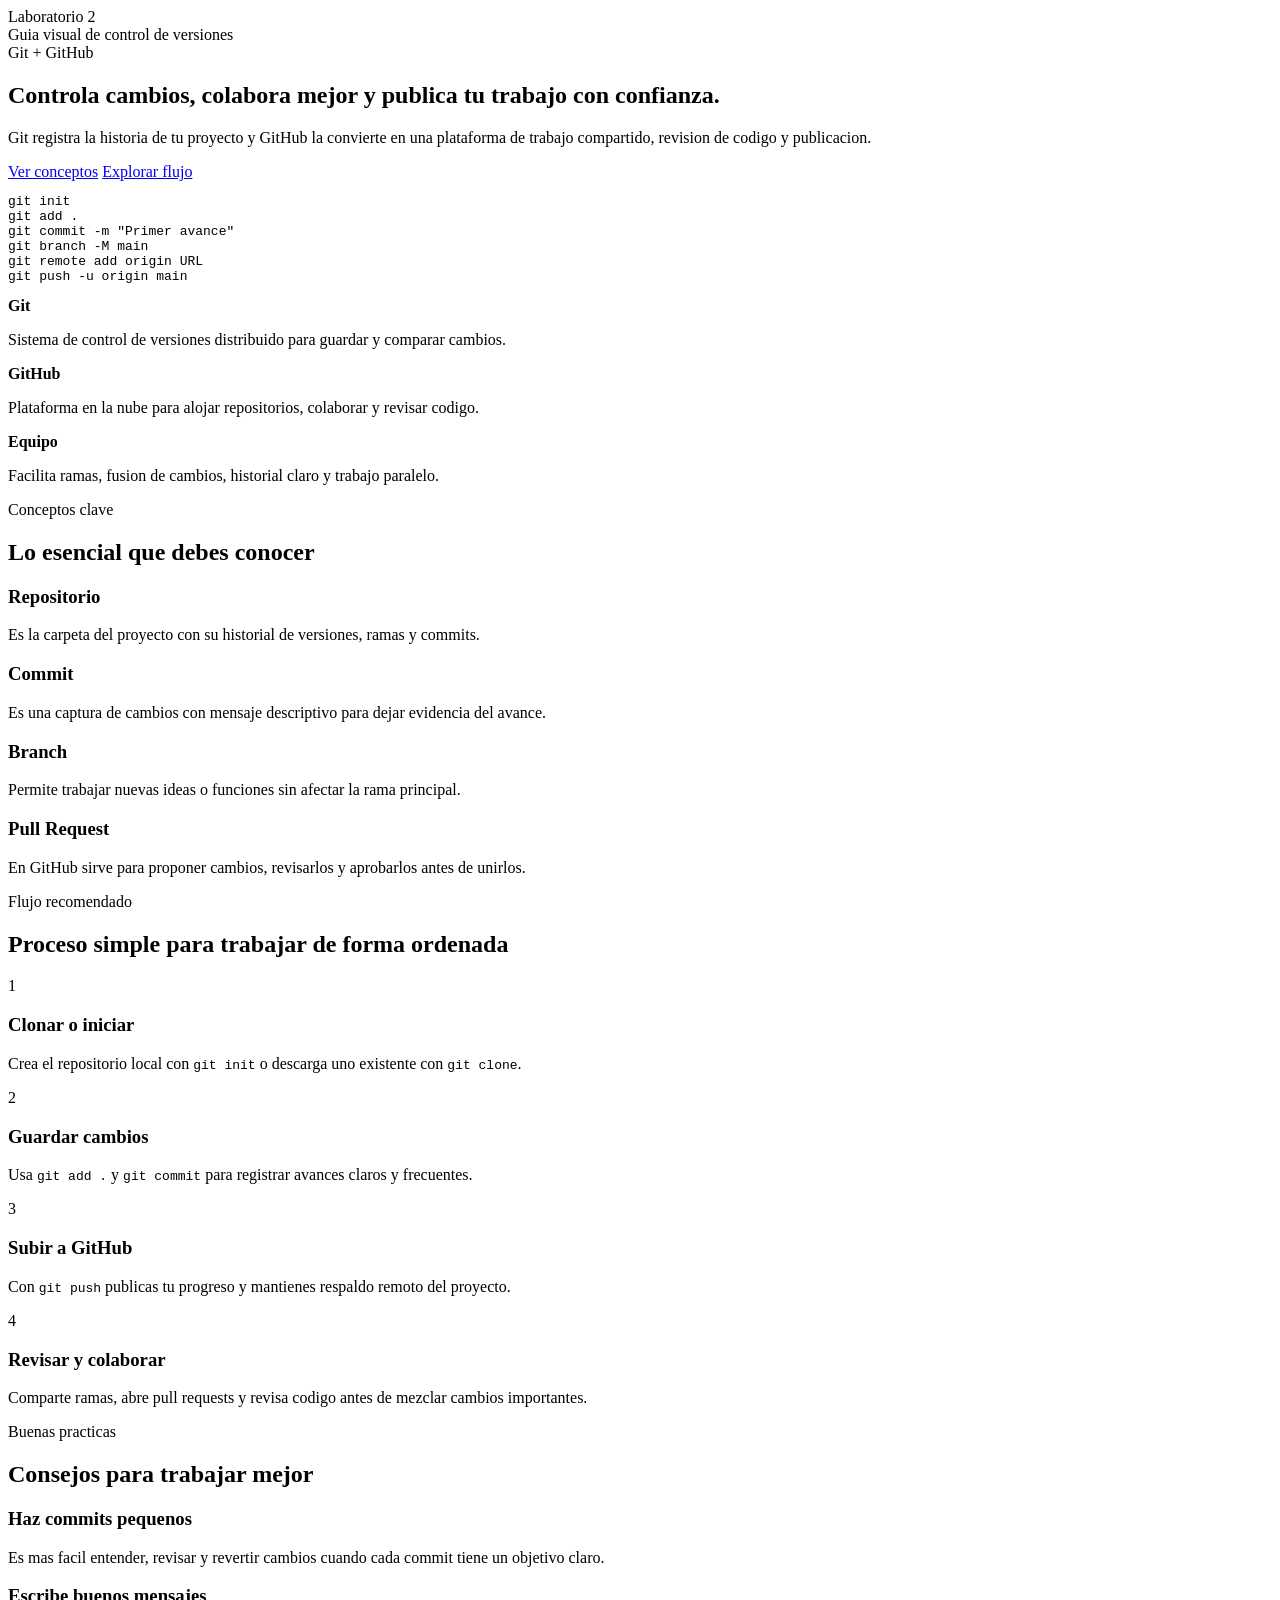
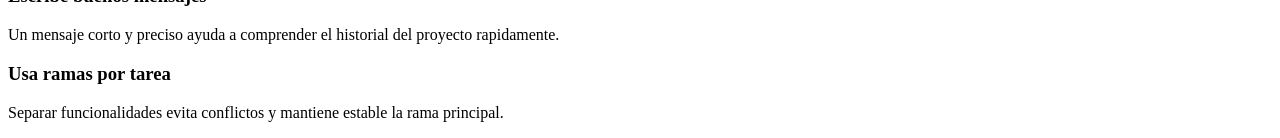
==== api/src/main/resources/templates/index.html @ 7ed73e62 "Estructura inicial del proyecto" ====
<!DOCTYPE html>
<html lang="es">
<head>
    <meta charset="UTF-8">
    <meta name="viewport" content="width=device-width, initial-scale=1.0">
    <title>Git y GitHub</title>
    <link rel="stylesheet" href="/css/style.css">
</head>
<body>
    <div class="page-shell">
        <header class="hero">
            <nav class="topbar">
                <div class="brand">Laboratorio 2</div>
                <div class="nav-pill">Guia visual de control de versiones</div>
            </nav>

            <section class="hero-grid">
                <div class="hero-copy">
                    <span class="eyebrow">Git + GitHub</span>
                    <h1>Controla cambios, colabora mejor y publica tu trabajo con confianza.</h1>
                    <p class="lead">
                        Git registra la historia de tu proyecto y GitHub la convierte en una
                        plataforma de trabajo compartido, revision de codigo y publicacion.
                    </p>

                    <div class="hero-actions">
                        <a class="button button-primary" href="#conceptos">Ver conceptos</a>
                        <a class="button button-secondary" href="#flujo">Explorar flujo</a>
                    </div>
                </div>

                <aside class="hero-card">
                    <div class="terminal-bar">
                        <span></span>
                        <span></span>
                        <span></span>
                    </div>
                    <pre><code>git init
git add .
git commit -m "Primer avance"
git branch -M main
git remote add origin URL
git push -u origin main</code></pre>
                </aside>
            </section>
        </header>

        <main class="content">
            <section class="info-strip">
                <article>
                    <strong>Git</strong>
                    <p>Sistema de control de versiones distribuido para guardar y comparar cambios.</p>
                </article>
                <article>
                    <strong>GitHub</strong>
                    <p>Plataforma en la nube para alojar repositorios, colaborar y revisar codigo.</p>
                </article>
                <article>
                    <strong>Equipo</strong>
                    <p>Facilita ramas, fusion de cambios, historial claro y trabajo paralelo.</p>
                </article>
            </section>

            <section class="section" id="conceptos">
                <div class="section-heading">
                    <span class="section-tag">Conceptos clave</span>
                    <h2>Lo esencial que debes conocer</h2>
                </div>

                <div class="card-grid">
                    <article class="card">
                        <h3>Repositorio</h3>
                        <p>Es la carpeta del proyecto con su historial de versiones, ramas y commits.</p>
                    </article>
                    <article class="card">
                        <h3>Commit</h3>
                        <p>Es una captura de cambios con mensaje descriptivo para dejar evidencia del avance.</p>
                    </article>
                    <article class="card">
                        <h3>Branch</h3>
                        <p>Permite trabajar nuevas ideas o funciones sin afectar la rama principal.</p>
                    </article>
                    <article class="card">
                        <h3>Pull Request</h3>
                        <p>En GitHub sirve para proponer cambios, revisarlos y aprobarlos antes de unirlos.</p>
                    </article>
                </div>
            </section>

            <section class="section" id="flujo">
                <div class="section-heading">
                    <span class="section-tag">Flujo recomendado</span>
                    <h2>Proceso simple para trabajar de forma ordenada</h2>
                </div>

                <div class="timeline">
                    <article class="timeline-item">
                        <span class="step">1</span>
                        <div>
                            <h3>Clonar o iniciar</h3>
                            <p>Crea el repositorio local con <code>git init</code> o descarga uno existente con <code>git clone</code>.</p>
                        </div>
                    </article>
                    <article class="timeline-item">
                        <span class="step">2</span>
                        <div>
                            <h3>Guardar cambios</h3>
                            <p>Usa <code>git add .</code> y <code>git commit</code> para registrar avances claros y frecuentes.</p>
                        </div>
                    </article>
                    <article class="timeline-item">
                        <span class="step">3</span>
                        <div>
                            <h3>Subir a GitHub</h3>
                            <p>Con <code>git push</code> publicas tu progreso y mantienes respaldo remoto del proyecto.</p>
                        </div>
                    </article>
                    <article class="timeline-item">
                        <span class="step">4</span>
                        <div>
                            <h3>Revisar y colaborar</h3>
                            <p>Comparte ramas, abre pull requests y revisa codigo antes de mezclar cambios importantes.</p>
                        </div>
                    </article>
                </div>
            </section>

            <section class="section tips">
                <div class="section-heading">
                    <span class="section-tag">Buenas practicas</span>
                    <h2>Consejos para trabajar mejor</h2>
                </div>

                <div class="tips-grid">
                    <article class="tip-card">
                        <h3>Haz commits pequenos</h3>
                        <p>Es mas facil entender, revisar y revertir cambios cuando cada commit tiene un objetivo claro.</p>
                    </article>
                    <article class="tip-card">
                        <h3>Escribe buenos mensajes</h3>
                        <p>Un mensaje corto y preciso ayuda a comprender el historial del proyecto rapidamente.</p>
                    </article>
                    <article class="tip-card">
                        <h3>Usa ramas por tarea</h3>
                        <p>Separar funcionalidades evita conflictos y mantiene estable la rama principal.</p>
                    </article>
                </div>
            </section>
        </main>
    </div>
</body>
</html>
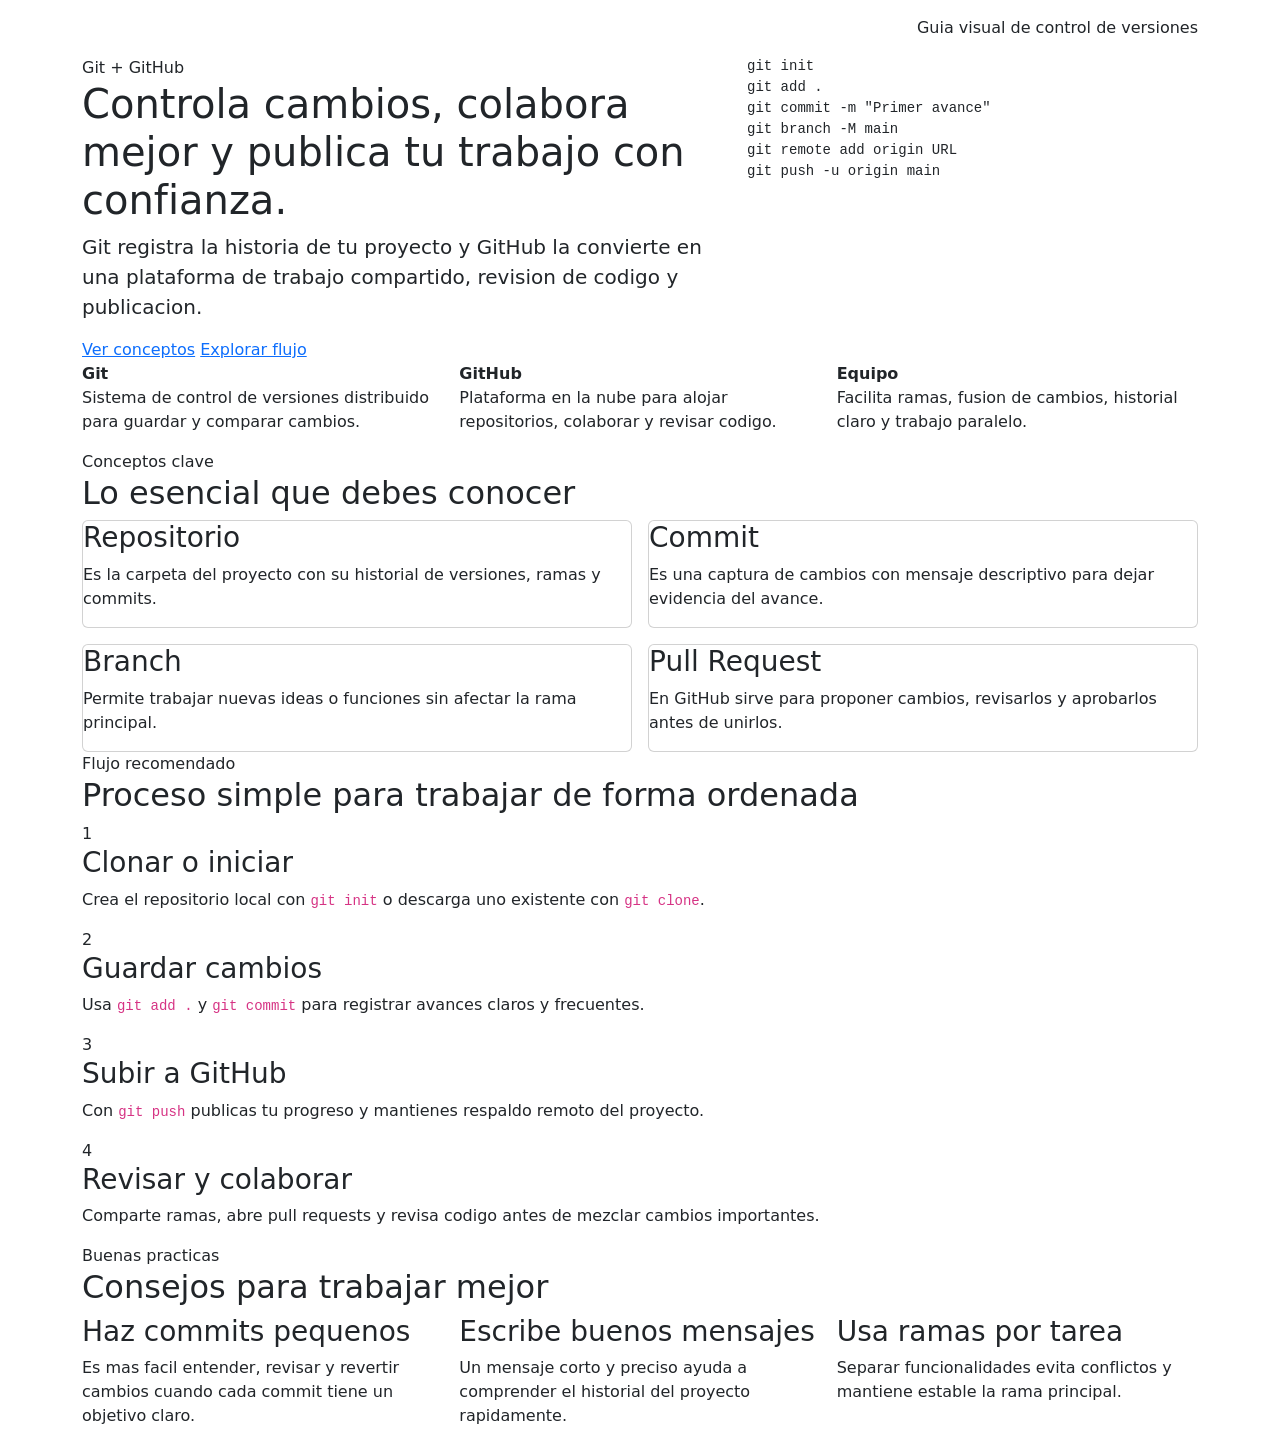
==== commit 4a069f63: "Agrega contenido en index" ====
--- a/api/src/main/resources/templates/index.html
+++ b/api/src/main/resources/templates/index.html
@@ -4,61 +4,95 @@
     <meta charset="UTF-8">
     <meta name="viewport" content="width=device-width, initial-scale=1.0">
     <title>Git y GitHub</title>
+    <link href="https://cdn.jsdelivr.net/npm/bootstrap@5.3.8/dist/css/bootstrap.min.css" rel="stylesheet"
+        integrity="sha384-sRIl4kxILFvY47J16cr9ZwB07vP4J8+LH7qKQnuqkuIAvNWLzeN8tE5YBujZqJLB" crossorigin="anonymous">
     <link rel="stylesheet" href="/css/style.css">
 </head>
 <body>
-    <div class="page-shell">
+    <div class="page-shell container-xl">
         <header class="hero">
-            <nav class="topbar">
-                <div class="brand">Laboratorio 2</div>
-                <div class="nav-pill">Guia visual de control de versiones</div>
+            <nav class="navbar navbar-expand-lg topbar navbar-dark">
+                <div class="container-fluid px-0">
+                    <a class="navbar-brand brand" href="#">Laboratorio 2</a>
+                    <button class="navbar-toggler custom-toggler" type="button" data-bs-toggle="collapse"
+                        data-bs-target="#mainNav" aria-controls="mainNav" aria-expanded="false"
+                        aria-label="Mostrar navegacion">
+                        <span class="navbar-toggler-icon"></span>
+                    </button>
+                    <div class="collapse navbar-collapse" id="mainNav">
+                        <ul class="navbar-nav ms-auto align-items-lg-center gap-lg-2">
+                            <li class="nav-item">
+                                <a class="nav-link" href="#conceptos">Conceptos</a>
+                            </li>
+                            <li class="nav-item">
+                                <a class="nav-link" href="#flujo">Flujo</a>
+                            </li>
+                            <li class="nav-item">
+                                <a class="nav-link" href="#practicas">Buenas practicas</a>
+                            </li>
+                            <li class="nav-item">
+                                <span class="nav-pill">Guia visual de control de versiones</span>
+                            </li>
+                        </ul>
+                    </div>
+                </div>
             </nav>
 
-            <section class="hero-grid">
-                <div class="hero-copy">
-                    <span class="eyebrow">Git + GitHub</span>
-                    <h1>Controla cambios, colabora mejor y publica tu trabajo con confianza.</h1>
-                    <p class="lead">
-                        Git registra la historia de tu proyecto y GitHub la convierte en una
-                        plataforma de trabajo compartido, revision de codigo y publicacion.
-                    </p>
-
-                    <div class="hero-actions">
-                        <a class="button button-primary" href="#conceptos">Ver conceptos</a>
-                        <a class="button button-secondary" href="#flujo">Explorar flujo</a>
-                    </div>
-                </div>
-
-                <aside class="hero-card">
-                    <div class="terminal-bar">
-                        <span></span>
-                        <span></span>
-                        <span></span>
-                    </div>
-                    <pre><code>git init
+            <section class="row g-4 hero-grid">
+                <div class="col-lg-7">
+                    <div class="hero-copy h-100">
+                        <span class="eyebrow">Git + GitHub</span>
+                        <h1>Controla cambios, colabora mejor y publica tu trabajo con confianza.</h1>
+                        <p class="lead">
+                            Git registra la historia de tu proyecto y GitHub la convierte en una
+                            plataforma de trabajo compartido, revision de codigo y publicacion.
+                        </p>
+
+                        <div class="hero-actions">
+                            <a class="button button-primary" href="#conceptos">Ver conceptos</a>
+                            <a class="button button-secondary" href="#flujo">Explorar flujo</a>
+                        </div>
+                    </div>
+                </div>
+
+                <aside class="col-lg-5">
+                    <div class="hero-card h-100">
+                        <div class="terminal-bar">
+                            <span></span>
+                            <span></span>
+                            <span></span>
+                        </div>
+                        <pre><code>git init
 git add .
 git commit -m "Primer avance"
 git branch -M main
 git remote add origin URL
 git push -u origin main</code></pre>
+                    </div>
                 </aside>
             </section>
         </header>
 
         <main class="content">
-            <section class="info-strip">
-                <article>
-                    <strong>Git</strong>
-                    <p>Sistema de control de versiones distribuido para guardar y comparar cambios.</p>
-                </article>
-                <article>
-                    <strong>GitHub</strong>
-                    <p>Plataforma en la nube para alojar repositorios, colaborar y revisar codigo.</p>
-                </article>
-                <article>
-                    <strong>Equipo</strong>
-                    <p>Facilita ramas, fusion de cambios, historial claro y trabajo paralelo.</p>
-                </article>
+            <section class="row g-3 info-strip">
+                <div class="col-md-4">
+                    <article>
+                        <strong>Git</strong>
+                        <p>Sistema de control de versiones distribuido para guardar y comparar cambios.</p>
+                    </article>
+                </div>
+                <div class="col-md-4">
+                    <article>
+                        <strong>GitHub</strong>
+                        <p>Plataforma en la nube para alojar repositorios, colaborar y revisar codigo.</p>
+                    </article>
+                </div>
+                <div class="col-md-4">
+                    <article>
+                        <strong>Equipo</strong>
+                        <p>Facilita ramas, fusion de cambios, historial claro y trabajo paralelo.</p>
+                    </article>
+                </div>
             </section>
 
             <section class="section" id="conceptos">
@@ -67,23 +101,31 @@
                     <h2>Lo esencial que debes conocer</h2>
                 </div>
 
-                <div class="card-grid">
-                    <article class="card">
-                        <h3>Repositorio</h3>
-                        <p>Es la carpeta del proyecto con su historial de versiones, ramas y commits.</p>
-                    </article>
-                    <article class="card">
-                        <h3>Commit</h3>
-                        <p>Es una captura de cambios con mensaje descriptivo para dejar evidencia del avance.</p>
-                    </article>
-                    <article class="card">
-                        <h3>Branch</h3>
-                        <p>Permite trabajar nuevas ideas o funciones sin afectar la rama principal.</p>
-                    </article>
-                    <article class="card">
-                        <h3>Pull Request</h3>
-                        <p>En GitHub sirve para proponer cambios, revisarlos y aprobarlos antes de unirlos.</p>
-                    </article>
+                <div class="row g-3 card-grid">
+                    <div class="col-md-6">
+                        <article class="card h-100">
+                            <h3>Repositorio</h3>
+                            <p>Es la carpeta del proyecto con su historial de versiones, ramas y commits.</p>
+                        </article>
+                    </div>
+                    <div class="col-md-6">
+                        <article class="card h-100">
+                            <h3>Commit</h3>
+                            <p>Es una captura de cambios con mensaje descriptivo para dejar evidencia del avance.</p>
+                        </article>
+                    </div>
+                    <div class="col-md-6">
+                        <article class="card h-100">
+                            <h3>Branch</h3>
+                            <p>Permite trabajar nuevas ideas o funciones sin afectar la rama principal.</p>
+                        </article>
+                    </div>
+                    <div class="col-md-6">
+                        <article class="card h-100">
+                            <h3>Pull Request</h3>
+                            <p>En GitHub sirve para proponer cambios, revisarlos y aprobarlos antes de unirlos.</p>
+                        </article>
+                    </div>
                 </div>
             </section>
 
@@ -125,28 +167,37 @@
                 </div>
             </section>
 
-            <section class="section tips">
+            <section class="section tips" id="practicas">
                 <div class="section-heading">
                     <span class="section-tag">Buenas practicas</span>
                     <h2>Consejos para trabajar mejor</h2>
                 </div>
 
-                <div class="tips-grid">
-                    <article class="tip-card">
-                        <h3>Haz commits pequenos</h3>
-                        <p>Es mas facil entender, revisar y revertir cambios cuando cada commit tiene un objetivo claro.</p>
-                    </article>
-                    <article class="tip-card">
-                        <h3>Escribe buenos mensajes</h3>
-                        <p>Un mensaje corto y preciso ayuda a comprender el historial del proyecto rapidamente.</p>
-                    </article>
-                    <article class="tip-card">
-                        <h3>Usa ramas por tarea</h3>
-                        <p>Separar funcionalidades evita conflictos y mantiene estable la rama principal.</p>
-                    </article>
+                <div class="row g-3 tips-grid">
+                    <div class="col-md-4">
+                        <article class="tip-card h-100">
+                            <h3>Haz commits pequenos</h3>
+                            <p>Es mas facil entender, revisar y revertir cambios cuando cada commit tiene un objetivo claro.</p>
+                        </article>
+                    </div>
+                    <div class="col-md-4">
+                        <article class="tip-card h-100">
+                            <h3>Escribe buenos mensajes</h3>
+                            <p>Un mensaje corto y preciso ayuda a comprender el historial del proyecto rapidamente.</p>
+                        </article>
+                    </div>
+                    <div class="col-md-4">
+                        <article class="tip-card h-100">
+                            <h3>Usa ramas por tarea</h3>
+                            <p>Separar funcionalidades evita conflictos y mantiene estable la rama principal.</p>
+                        </article>
+                    </div>
                 </div>
             </section>
         </main>
     </div>
+    <script src="https://cdn.jsdelivr.net/npm/bootstrap@5.3.8/dist/js/bootstrap.bundle.min.js"
+        integrity="sha384-FKyoEForCGlyvwx9Hj09JcYn3nv7wiPVlz7YYwJrWVcXK/BmnVDxM+D2scQbITxI"
+        crossorigin="anonymous"></script>
 </body>
 </html>
